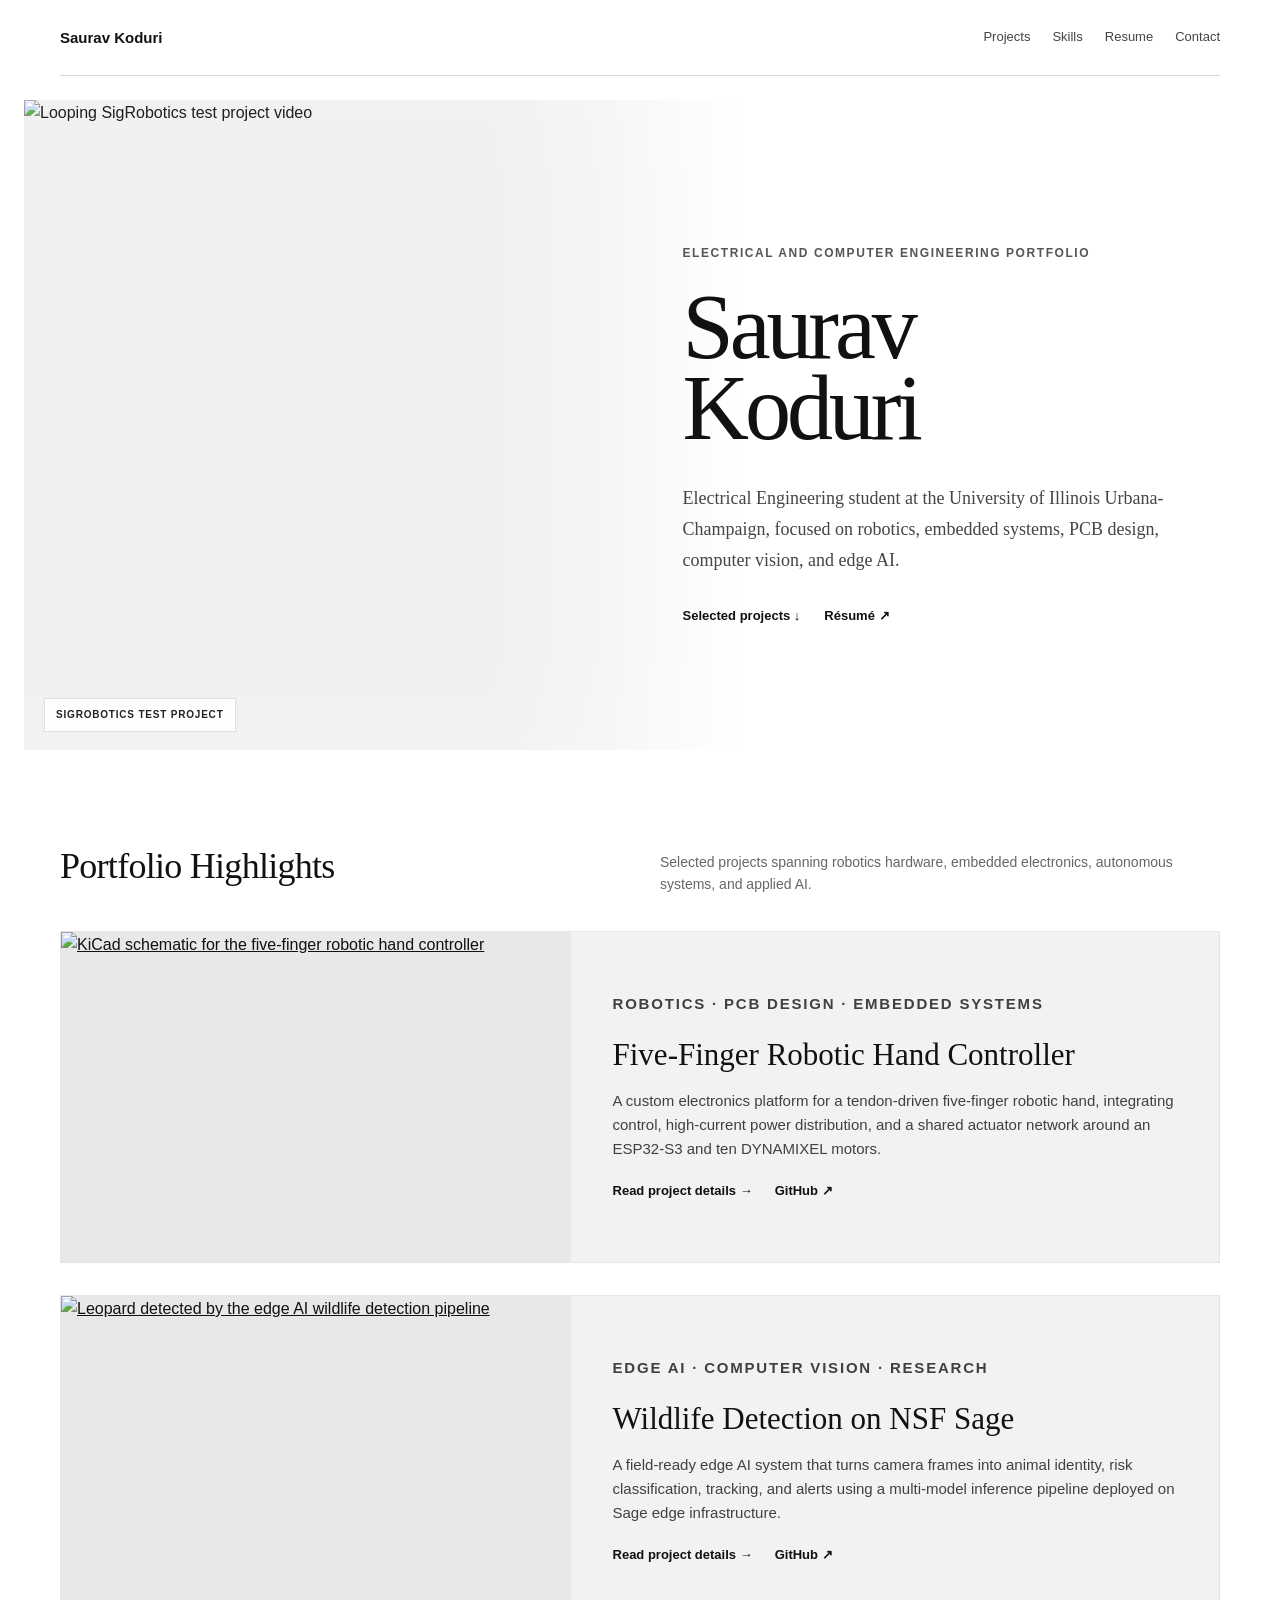
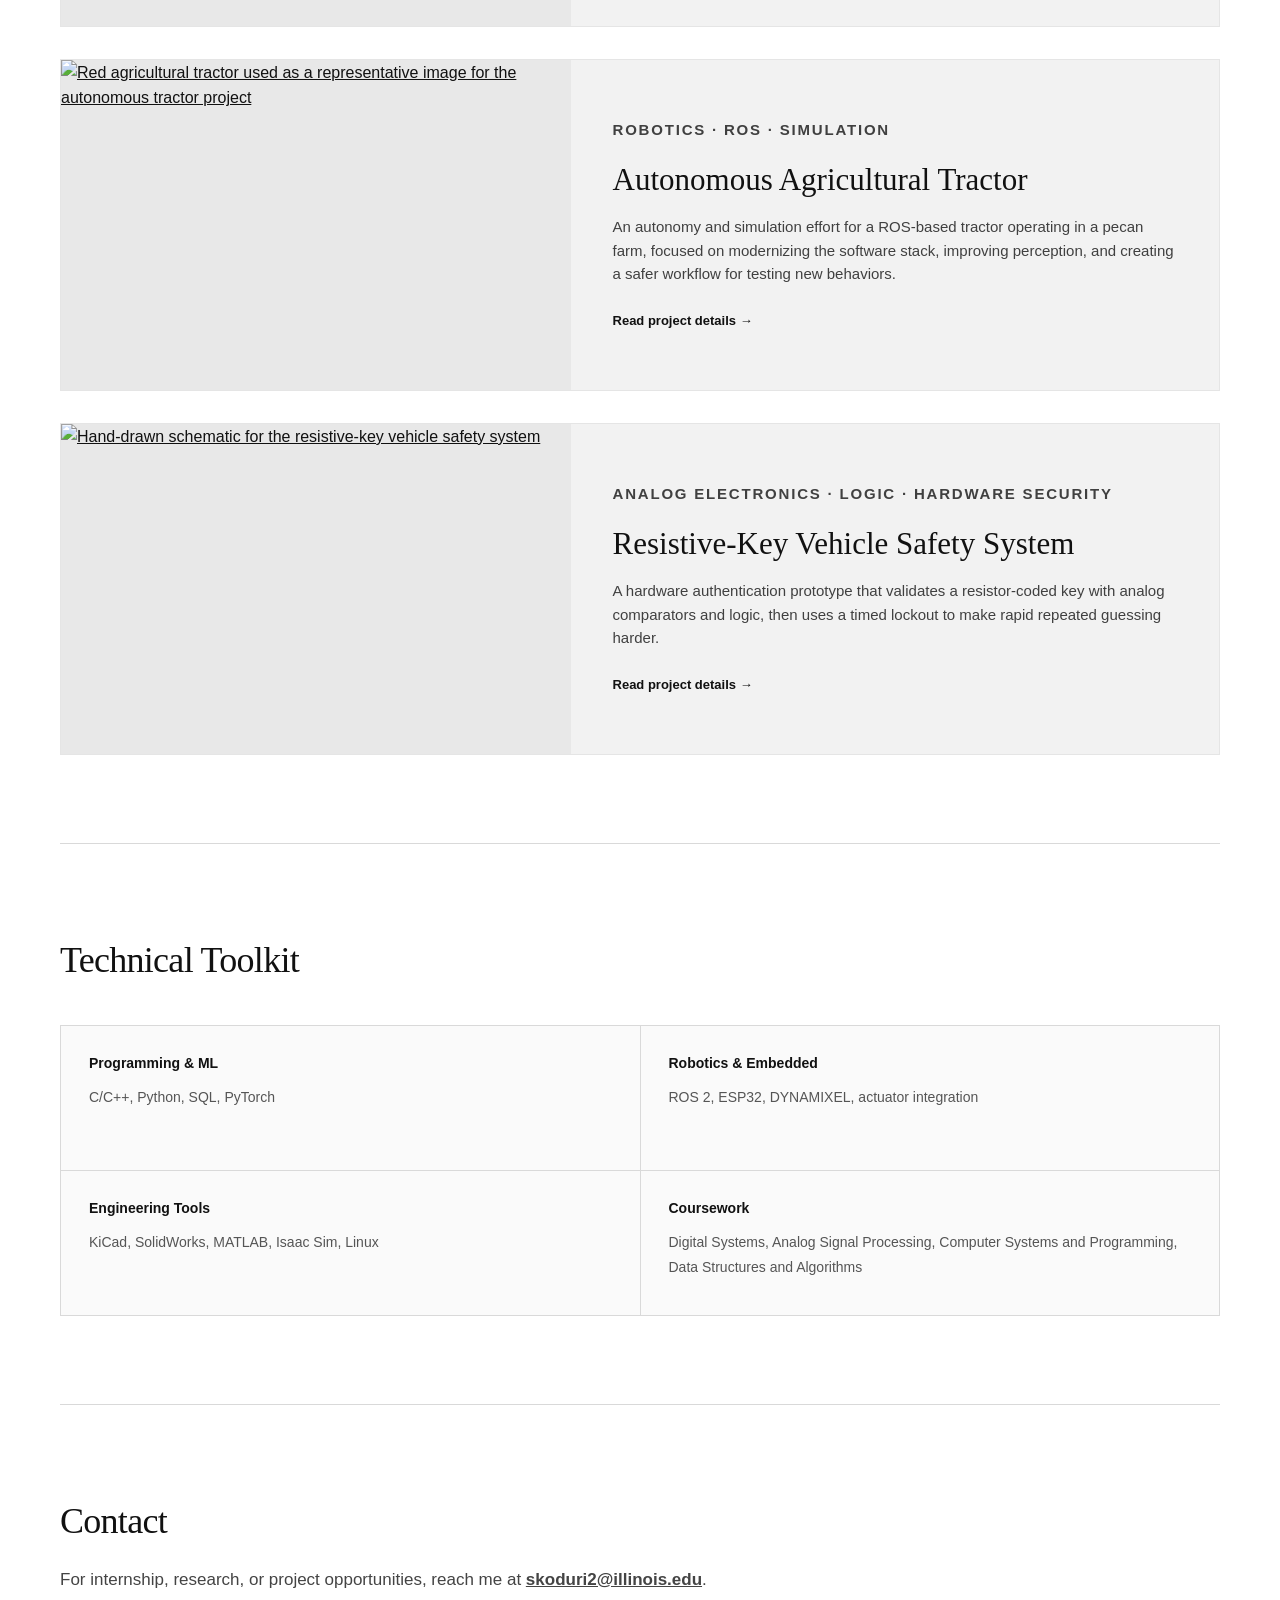
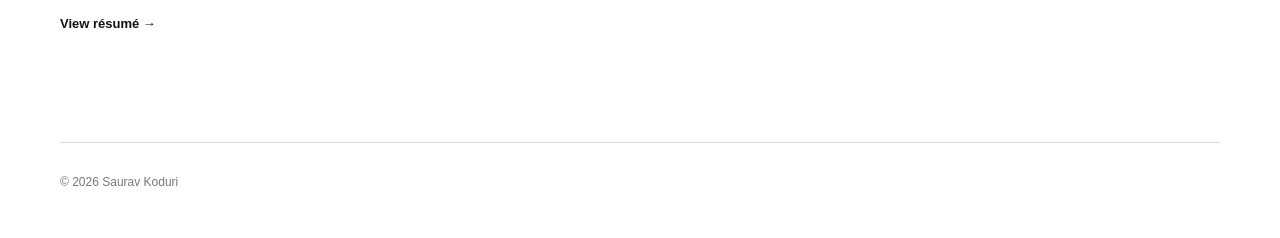
==== index.html @ 5c210cef "Add files via upload" ====
<!doctype html>
<html lang="en">
<head>
  <meta charset="utf-8">
  <meta name="viewport" content="width=device-width, initial-scale=1">
  <meta name="description" content="Saurav Koduri — Electrical and Computer Engineering Portfolio.">
  <title>Saurav Koduri | Electrical and Computer Engineering Portfolio</title>
  <link rel="stylesheet" href="styles.css">
</head>
<body>
<header class="site-header">
  <a class="site-name" href="index.html">Saurav Koduri</a>
  <nav aria-label="Primary navigation">
    <a href="#projects">Projects</a>
    <a href="#skills">Skills</a>
    <a href="resume.pdf" target="_blank" rel="noopener">Resume</a>
    <a href="#contact">Contact</a>
  </nav>
</header>

<main>
  <section class="hero-split" aria-label="Portfolio introduction">
    <div class="hero-media">
      <img src="assets/sigrobotics-test.gif" alt="Looping SigRobotics test project video">
      <span class="hero-media-label">SigRobotics test project</span>
    </div>
    <div class="hero-copy">
      <p class="hero-eyebrow">Electrical and Computer Engineering Portfolio</p>
      <h1>Saurav<br>Koduri</h1>
      <p class="hero-description">
        Electrical Engineering student at the University of Illinois Urbana-Champaign,
        focused on robotics, embedded systems, PCB design, computer vision, and edge AI.
      </p>
      <div class="hero-links">
        <a href="#projects">Selected projects ↓</a>
        <a href="resume.pdf" target="_blank" rel="noopener">Résumé ↗</a>
      </div>
    </div>
  </section>

  <section class="section" id="projects">
    <div class="section-title-row">
      <h2>Portfolio Highlights</h2>
      <p>Selected projects spanning robotics hardware, embedded electronics, autonomous systems, and applied AI.</p>
    </div>

    <div class="project-list">
      <article class="project-card">
        <a class="project-image-link" href="sigrobotics.html" aria-label="Open Five-Finger Robotic Hand Controller project">
          <img src="assets/sigrobotics-schematic.jpg" alt="KiCad schematic for the five-finger robotic hand controller">
        </a>
        <div class="project-card-copy">
          <p class="project-kicker">Robotics · PCB Design · Embedded Systems</p>
          <h3><a href="sigrobotics.html">Five-Finger Robotic Hand Controller</a></h3>
          <p>
            A custom electronics platform for a tendon-driven five-finger robotic hand,
            integrating control, high-current power distribution, and a shared actuator network
            around an ESP32-S3 and ten DYNAMIXEL motors.
          </p>
          <div class="project-links">
            <a class="read-more" href="sigrobotics.html">Read project details →</a>
            <a class="read-more" href="https://github.com/skoduri2/SigRobotics_5_Finger_PCB" target="_blank" rel="noopener">GitHub ↗</a>
          </div>
        </div>
      </article>

      <article class="project-card">
        <a class="project-image-link" href="argonne.html" aria-label="Open Argonne Sage wildlife detection project">
          <img src="assets/argonne-wildlife.jpg" alt="Leopard detected by the edge AI wildlife detection pipeline">
        </a>
        <div class="project-card-copy">
          <p class="project-kicker">Edge AI · Computer Vision · Research</p>
          <h3><a href="argonne.html">Wildlife Detection on NSF Sage</a></h3>
          <p>
            A field-ready edge AI system that turns camera frames into animal identity,
            risk classification, tracking, and alerts using a multi-model inference pipeline
            deployed on Sage edge infrastructure.
          </p>
          <div class="project-links">
            <a class="read-more" href="argonne.html">Read project details →</a>
            <a class="read-more" href="https://github.com/avasyuuu/sage-summer-camp-2026" target="_blank" rel="noopener">GitHub ↗</a>
          </div>
        </div>
      </article>

      <article class="project-card">
        <a class="project-image-link" href="tractor.html" aria-label="Open Autonomous Agricultural Tractor project">
          <img src="assets/autonomous-tractor.png" alt="Red agricultural tractor used as a representative image for the autonomous tractor project">
        </a>
        <div class="project-card-copy">
          <p class="project-kicker">Robotics · ROS · Simulation</p>
          <h3><a href="tractor.html">Autonomous Agricultural Tractor</a></h3>
          <p>
            An autonomy and simulation effort for a ROS-based tractor operating in a pecan farm,
            focused on modernizing the software stack, improving perception, and creating a safer
            workflow for testing new behaviors.
          </p>
          <a class="read-more" href="tractor.html">Read project details →</a>
        </div>
      </article>

      <article class="project-card">
        <a class="project-image-link" href="resistive-key.html" aria-label="Open Resistive-Key Vehicle Safety System project">
          <img src="assets/resistive-key-schematic.jpg" alt="Hand-drawn schematic for the resistive-key vehicle safety system">
        </a>
        <div class="project-card-copy">
          <p class="project-kicker">Analog Electronics · Logic · Hardware Security</p>
          <h3><a href="resistive-key.html">Resistive-Key Vehicle Safety System</a></h3>
          <p>
            A hardware authentication prototype that validates a resistor-coded key with analog
            comparators and logic, then uses a timed lockout to make rapid repeated guessing harder.
          </p>
          <a class="read-more" href="resistive-key.html">Read project details →</a>
        </div>
      </article>
    </div>
  </section>

  <section class="section" id="skills">
    <div class="section-title-row">
      <h2>Technical Toolkit</h2>
    </div>
    <div class="skills-row">
      <div><strong>Programming & ML</strong><span>C/C++, Python, SQL, PyTorch</span></div>
      <div><strong>Robotics & Embedded</strong><span>ROS 2, ESP32, DYNAMIXEL, actuator integration</span></div>
      <div><strong>Engineering Tools</strong><span>KiCad, SolidWorks, MATLAB, Isaac Sim, Linux</span></div>
      <div><strong>Coursework</strong><span>Digital Systems, Analog Signal Processing, Computer Systems and Programming, Data Structures and Algorithms</span></div>
    </div>
  </section>

  <section class="section contact" id="contact">
    <h2>Contact</h2>
    <p>
      For internship, research, or project opportunities, reach me at
      <a class="inline-link" href="mailto:skoduri2@illinois.edu">skoduri2@illinois.edu</a>.
    </p>
    <p><a class="read-more" href="resume.pdf" target="_blank" rel="noopener">View résumé →</a></p>
  </section>
</main>

<footer>
  <span>© <span id="year"></span> Saurav Koduri</span>
</footer>
<script src="script.js"></script>
</body>
</html>
---- styles.css ----
:root {
  --bg: #ffffff;
  --text: #111111;
  --muted: #606060;
  --subtle: #888888;
  --card: #f2f2f2;
  --border: #d9d9d9;
  --max: 1160px;
}

* { box-sizing: border-box; }
html { scroll-behavior: smooth; }
body {
  margin: 0;
  background: var(--bg);
  color: var(--text);
  font-family: Arial, Helvetica, sans-serif;
  line-height: 1.58;
  -webkit-font-smoothing: antialiased;
}
a { color: inherit; }

.site-header {
  width: min(calc(100% - 48px), var(--max));
  margin: 0 auto;
  min-height: 76px;
  display: flex;
  align-items: center;
  justify-content: space-between;
  gap: 30px;
  border-bottom: 1px solid var(--border);
}
.site-name {
  color: var(--text);
  text-decoration: none;
  font-weight: 700;
  font-size: 15px;
}
.site-header nav {
  display: flex;
  flex-wrap: wrap;
  justify-content: flex-end;
  gap: 22px;
}
.site-header nav a {
  color: #444;
  font-size: 13px;
  text-decoration: none;
}
.site-header nav a:hover,
.inline-link:hover,
.read-more:hover,
.back-link:hover,
.project-action:hover,
.hero-links a:hover { text-decoration: underline; }

/* Hero */
.hero-split {
  width: min(calc(100% - 48px), 1280px);
  min-height: 650px;
  margin: 24px auto 0;
  display: grid;
  grid-template-columns: 58% 42%;
  align-items: stretch;
  overflow: hidden;
}
.hero-media {
  position: relative;
  min-height: 650px;
  overflow: hidden;
  background: #f0f0f0;
}
.hero-media img {
  width: 100%;
  height: 100%;
  display: block;
  object-fit: cover;
  filter: saturate(.92) contrast(1.02);
}
.hero-media::after {
  content: "";
  position: absolute;
  inset: 0;
  pointer-events: none;
  background:
    linear-gradient(to right, transparent 0%, transparent 64%, rgba(255,255,255,.30) 79%, #fff 100%),
    linear-gradient(to bottom, rgba(255,255,255,.08), transparent 18%, transparent 82%, rgba(255,255,255,.12));
}
.hero-media-label {
  position: absolute;
  z-index: 2;
  left: 20px;
  bottom: 18px;
  padding: 8px 11px;
  background: rgba(255,255,255,.90);
  border: 1px solid rgba(0,0,0,.12);
  color: #222;
  font-size: 10px;
  font-weight: 700;
  letter-spacing: .08em;
  text-transform: uppercase;
}
.hero-copy {
  position: relative;
  z-index: 3;
  margin-left: -56px;
  padding: 110px 10px 90px 0;
  display: flex;
  flex-direction: column;
  justify-content: center;
}
.hero-eyebrow {
  margin: 0 0 24px;
  color: #555;
  font-size: 12px;
  font-weight: 700;
  letter-spacing: .13em;
  text-transform: uppercase;
}
.hero-copy h1 {
  margin: 0;
  font-family: Georgia, "Times New Roman", serif;
  font-weight: 400;
  font-size: clamp(62px, 7.2vw, 108px);
  letter-spacing: -.045em;
  line-height: .88;
}
.hero-description {
  max-width: 485px;
  margin: 34px 0 0;
  color: #454545;
  font-family: Georgia, "Times New Roman", serif;
  font-size: 18px;
  line-height: 1.72;
}
.hero-links {
  display: flex;
  flex-wrap: wrap;
  gap: 24px;
  margin-top: 30px;
}
.hero-links a {
  color: #111;
  font-size: 13px;
  font-weight: 700;
  text-decoration: none;
}

.section,
.detail-page {
  width: min(calc(100% - 48px), var(--max));
  margin: 0 auto;
}
.section {
  padding: 88px 0;
  border-bottom: 1px solid var(--border);
}
.section-title-row {
  display: flex;
  align-items: end;
  justify-content: space-between;
  gap: 40px;
  margin-bottom: 36px;
}
.section-title-row > p {
  max-width: 560px;
  margin: 0;
  color: #666;
  font-size: 14px;
}
h2 {
  margin: 0;
  font-family: Georgia, "Times New Roman", serif;
  font-size: 36px;
  font-weight: 400;
  letter-spacing: -.02em;
}

.project-list { display: grid; gap: 32px; }
.project-card {
  overflow: hidden;
  display: grid;
  grid-template-columns: minmax(320px, 44%) 1fr;
  min-height: 330px;
  background: var(--card);
  border: 1px solid #e5e5e5;
}
.project-image-link {
  display: block;
  min-height: 330px;
  background: #e8e8e8;
  overflow: hidden;
}
.project-image-link img {
  display: block;
  width: 100%;
  height: 100%;
  min-height: 330px;
  object-fit: cover;
  transition: transform .25s ease;
}
.project-card:hover .project-image-link img { transform: scale(1.012); }
.project-card-copy {
  padding: 40px 42px;
  align-self: center;
}
.project-kicker {
  margin: 0 0 13px;
  color: var(--subtle);
  font-size: 11px;
  font-weight: 700;
  text-transform: uppercase;
  letter-spacing: .12em;
}
.project-card h3 {
  margin: 0 0 16px;
  font-family: Georgia, "Times New Roman", serif;
  font-size: 31px;
  font-weight: 400;
  line-height: 1.18;
}
.project-card h3 a { text-decoration: none; }
.project-card h3 a:hover {
  text-decoration: underline;
  text-underline-offset: 4px;
}
.project-card-copy > p {
  max-width: 650px;
  margin: 0 0 21px;
  color: #404040;
  font-size: 15px;
}
.project-links {
  display: flex;
  flex-wrap: wrap;
  gap: 22px;
}
.inline-link {
  font-weight: 700;
  white-space: nowrap;
}
.read-more,
.back-link,
.project-action {
  color: var(--text);
  font-size: 13px;
  font-weight: 700;
  text-decoration: none;
}
.image-placeholder,
.detail-placeholder {
  width: 100%;
  height: 100%;
  min-height: 330px;
  display: grid;
  place-content: center;
  gap: 8px;
  padding: 30px;
  text-align: center;
  background: linear-gradient(135deg, rgba(0,0,0,.025), rgba(0,0,0,.075));
  color: #555;
  font-family: Georgia, "Times New Roman", serif;
  font-size: 24px;
}
.image-placeholder small {
  color: #888;
  font-family: Arial, Helvetica, sans-serif;
  font-size: 12px;
}
.placeholder-link { text-decoration: none; }

.skills-row {
  display: grid;
  grid-template-columns: repeat(2, 1fr);
  border-top: 1px solid var(--border);
  border-left: 1px solid var(--border);
}
.skills-row > div {
  min-height: 145px;
  padding: 26px 28px;
  border-right: 1px solid var(--border);
  border-bottom: 1px solid var(--border);
  background: #fafafa;
}
.skills-row strong {
  display: block;
  margin-bottom: 10px;
  font-size: 14px;
}
.skills-row span {
  color: #555;
  font-size: 14px;
}
.contact { border-bottom: 0; }
.contact p {
  max-width: 760px;
  color: #444;
  font-size: 17px;
}
footer {
  width: min(calc(100% - 48px), var(--max));
  margin: 0 auto;
  padding: 30px 0 46px;
  border-top: 1px solid var(--border);
  color: #777;
  font-size: 12px;
}

/* Project detail pages */
.detail-page { padding: 76px 0 100px; }
.back-link {
  display: inline-block;
  margin-bottom: 64px;
  color: #555;
}
.detail-page > h1 {
  max-width: 900px;
  margin: 0;
  font-family: Georgia, "Times New Roman", serif;
  font-size: clamp(48px, 7vw, 82px);
  font-weight: 400;
  letter-spacing: -.035em;
  line-height: 1.05;
}
.detail-actions {
  min-height: 26px;
  margin-top: 22px;
}
.project-action { display: inline-block; }
.detail-hero {
  margin-top: 48px;
  background: var(--card);
  border: 1px solid var(--border);
  overflow: hidden;
}
.detail-hero img {
  display: block;
  width: 100%;
  max-height: 760px;
  object-fit: contain;
  background: #f4f4f4;
}
.detail-hero .detail-placeholder { min-height: 560px; }
.detail-layout {
  display: grid;
  grid-template-columns: minmax(0, 1fr) 310px;
  gap: 80px;
  padding-top: 52px;
}
.detail-copy { max-width: 760px; }
.detail-copy p {
  margin: 0 0 26px;
  color: #333;
  font-family: Georgia, "Times New Roman", serif;
  font-size: 19px;
  line-height: 1.82;
}
.project-facts {
  margin: 0;
  align-self: start;
  border-top: 1px solid var(--border);
}
.project-facts > div {
  padding: 17px 0;
  border-bottom: 1px solid var(--border);
}
.project-facts dt {
  color: #777;
  font-size: 10px;
  font-weight: 700;
  letter-spacing: .1em;
  text-transform: uppercase;
}
.project-facts dd {
  margin: 5px 0 0;
  color: #222;
  font-size: 14px;
}

@media (max-width: 900px) {
  .hero-split {
    width: min(calc(100% - 32px), var(--max));
    grid-template-columns: 1fr;
    min-height: auto;
  }
  .hero-media { min-height: 460px; }
  .hero-media::after {
    background: linear-gradient(to bottom, transparent 0%, transparent 66%, rgba(255,255,255,.45) 82%, #fff 100%);
  }
  .hero-copy {
    margin: -76px 0 0;
    padding: 0 20px 70px;
  }
  .hero-copy h1 { font-size: clamp(64px, 14vw, 94px); }
  .project-card { grid-template-columns: 1fr; }
  .project-image-link,
  .project-image-link img { min-height: 260px; }
  .project-image-link img { height: 340px; }
  .detail-layout {
    grid-template-columns: 1fr;
    gap: 28px;
  }
  .project-facts { order: -1; }
}

@media (max-width: 620px) {
  .site-header,
  .section,
  .detail-page,
  footer {
    width: min(calc(100% - 28px), var(--max));
  }
  .site-header {
    display: block;
    padding: 20px 0;
  }
  .site-header nav {
    margin-top: 16px;
    justify-content: flex-start;
    gap: 13px 17px;
  }
  .hero-split { width: 100%; margin-top: 0; }
  .hero-media { min-height: 390px; }
  .hero-copy { padding-left: 22px; padding-right: 22px; }
  .section { padding: 62px 0; }
  .section-title-row { display: block; }
  .section-title-row > p { margin-top: 14px; }
  .project-card-copy { padding: 28px 25px 32px; }
  .project-card h3 { font-size: 27px; }
  .inline-link { white-space: normal; }
  .skills-row { grid-template-columns: 1fr; }
  .detail-page { padding-top: 50px; }
  .back-link { margin-bottom: 42px; }
  .detail-hero { margin-top: 36px; }
}
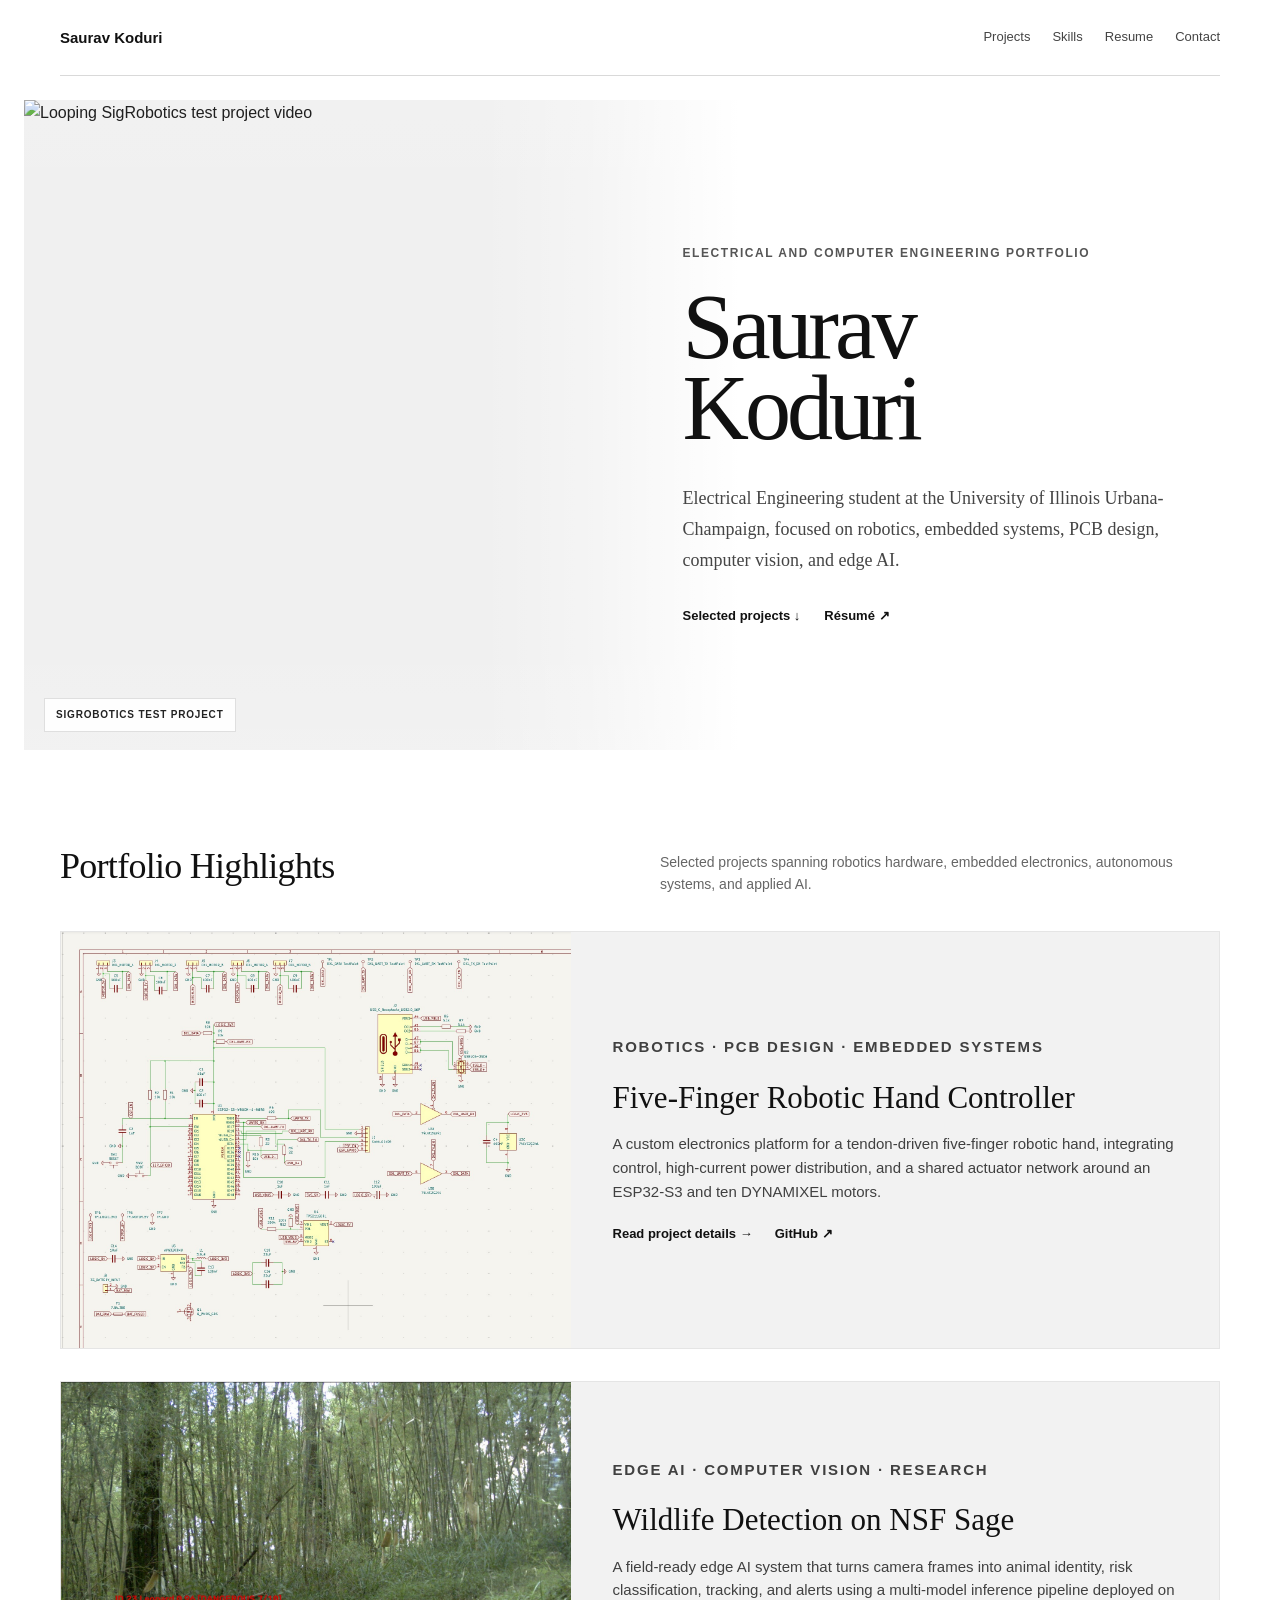
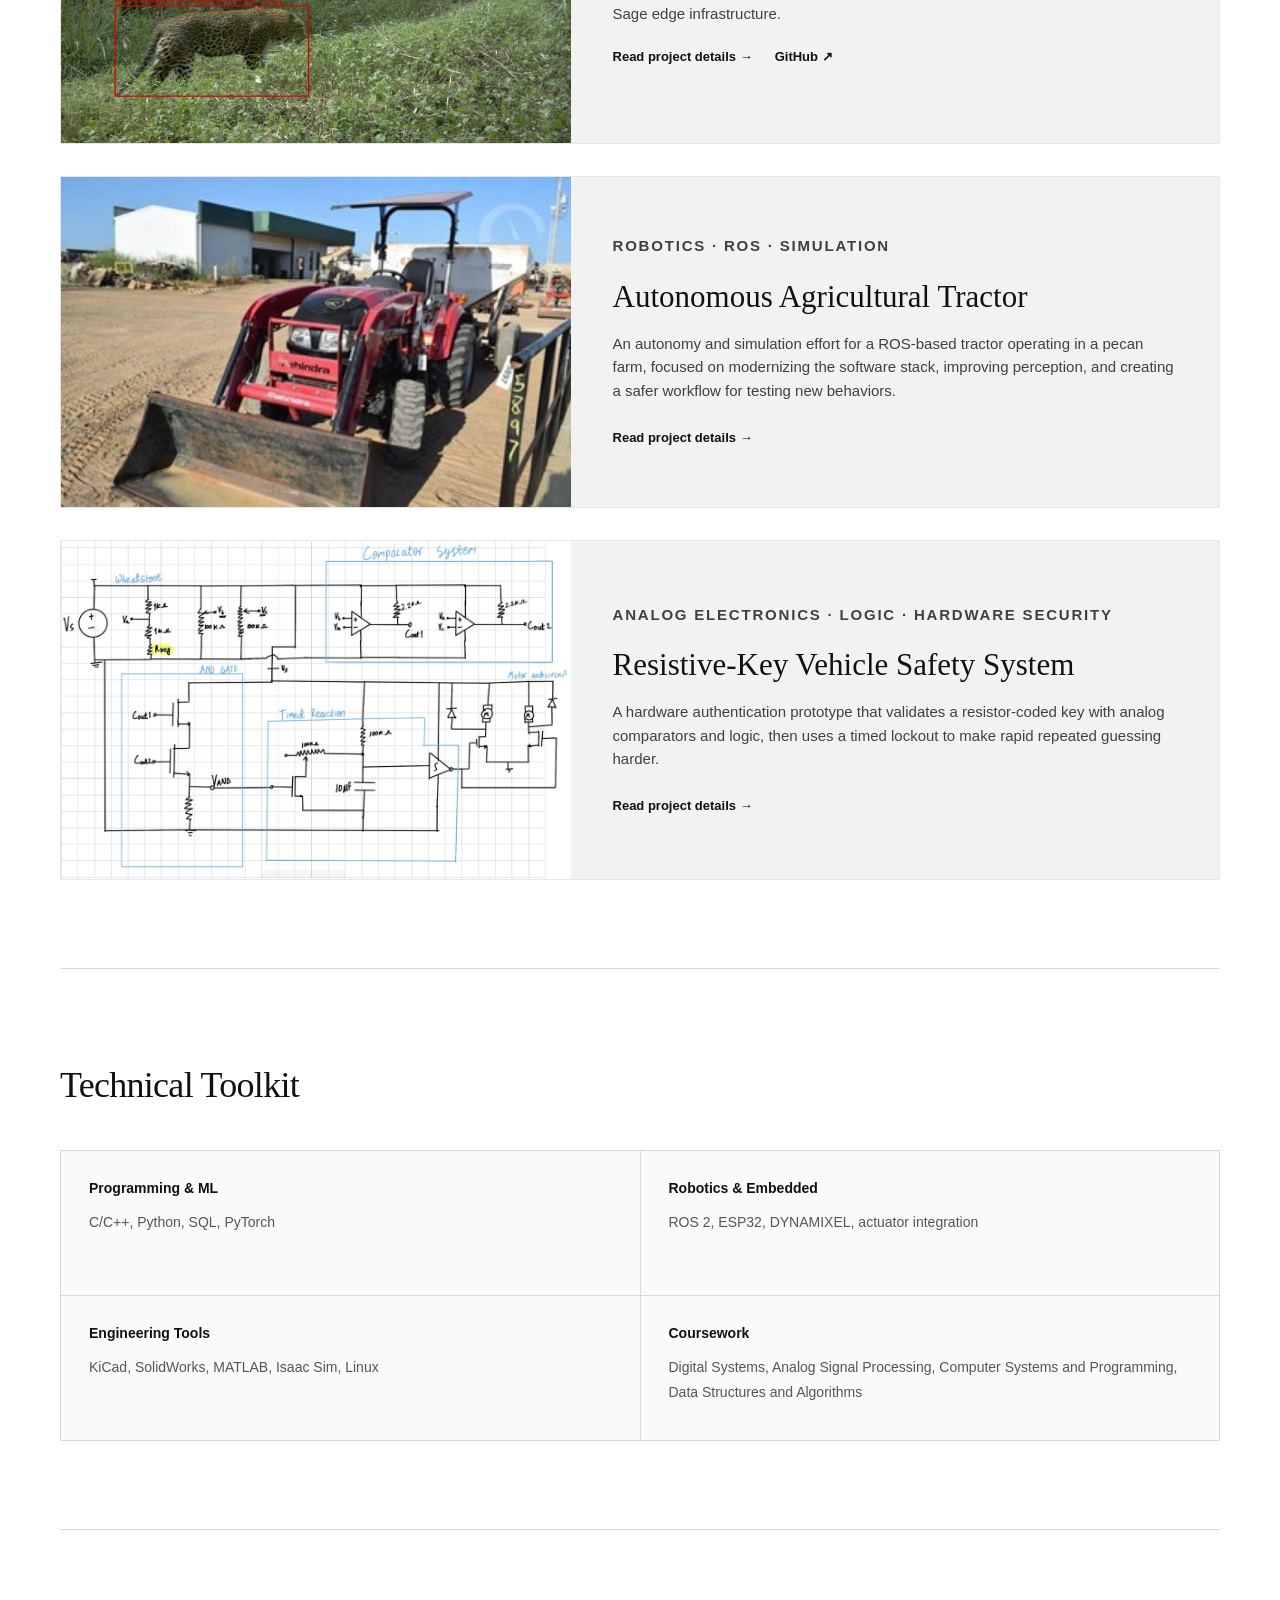
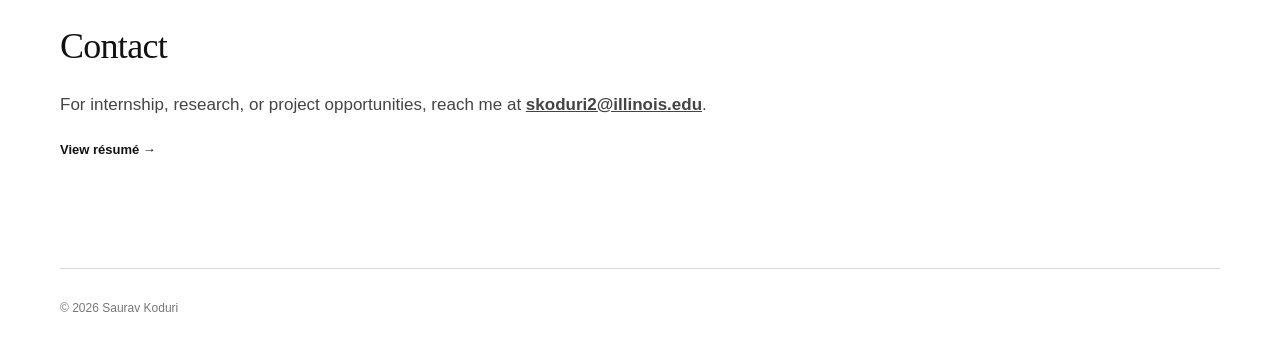
==== commit bbffdb3e: "Add files via upload" ====
--- a/index.html
+++ b/index.html
@@ -21,7 +21,7 @@
 <main>
   <section class="hero-split" aria-label="Portfolio introduction">
     <div class="hero-media">
-      <img src="assets/sigrobotics-test.gif" alt="Looping SigRobotics test project video">
+      <img src="sigrobotics-test.gif" alt="Looping SigRobotics test project video">
       <span class="hero-media-label">SigRobotics test project</span>
     </div>
     <div class="hero-copy">
@@ -47,7 +47,7 @@
     <div class="project-list">
       <article class="project-card">
         <a class="project-image-link" href="sigrobotics.html" aria-label="Open Five-Finger Robotic Hand Controller project">
-          <img src="assets/sigrobotics-schematic.jpg" alt="KiCad schematic for the five-finger robotic hand controller">
+          <img src="sigrobotics-schematic.jpg" alt="KiCad schematic for the five-finger robotic hand controller">
         </a>
         <div class="project-card-copy">
           <p class="project-kicker">Robotics · PCB Design · Embedded Systems</p>
@@ -66,7 +66,7 @@
 
       <article class="project-card">
         <a class="project-image-link" href="argonne.html" aria-label="Open Argonne Sage wildlife detection project">
-          <img src="assets/argonne-wildlife.jpg" alt="Leopard detected by the edge AI wildlife detection pipeline">
+          <img src="argonne-wildlife.jpg" alt="Leopard detected by the edge AI wildlife detection pipeline">
         </a>
         <div class="project-card-copy">
           <p class="project-kicker">Edge AI · Computer Vision · Research</p>
@@ -85,7 +85,7 @@
 
       <article class="project-card">
         <a class="project-image-link" href="tractor.html" aria-label="Open Autonomous Agricultural Tractor project">
-          <img src="assets/autonomous-tractor.png" alt="Red agricultural tractor used as a representative image for the autonomous tractor project">
+          <img src="autonomous-tractor.png" alt="Red agricultural tractor used as a representative image for the autonomous tractor project">
         </a>
         <div class="project-card-copy">
           <p class="project-kicker">Robotics · ROS · Simulation</p>
@@ -101,7 +101,7 @@
 
       <article class="project-card">
         <a class="project-image-link" href="resistive-key.html" aria-label="Open Resistive-Key Vehicle Safety System project">
-          <img src="assets/resistive-key-schematic.jpg" alt="Hand-drawn schematic for the resistive-key vehicle safety system">
+          <img src="resistive-key-schematic.jpg" alt="Hand-drawn schematic for the resistive-key vehicle safety system">
         </a>
         <div class="project-card-copy">
           <p class="project-kicker">Analog Electronics · Logic · Hardware Security</p>
